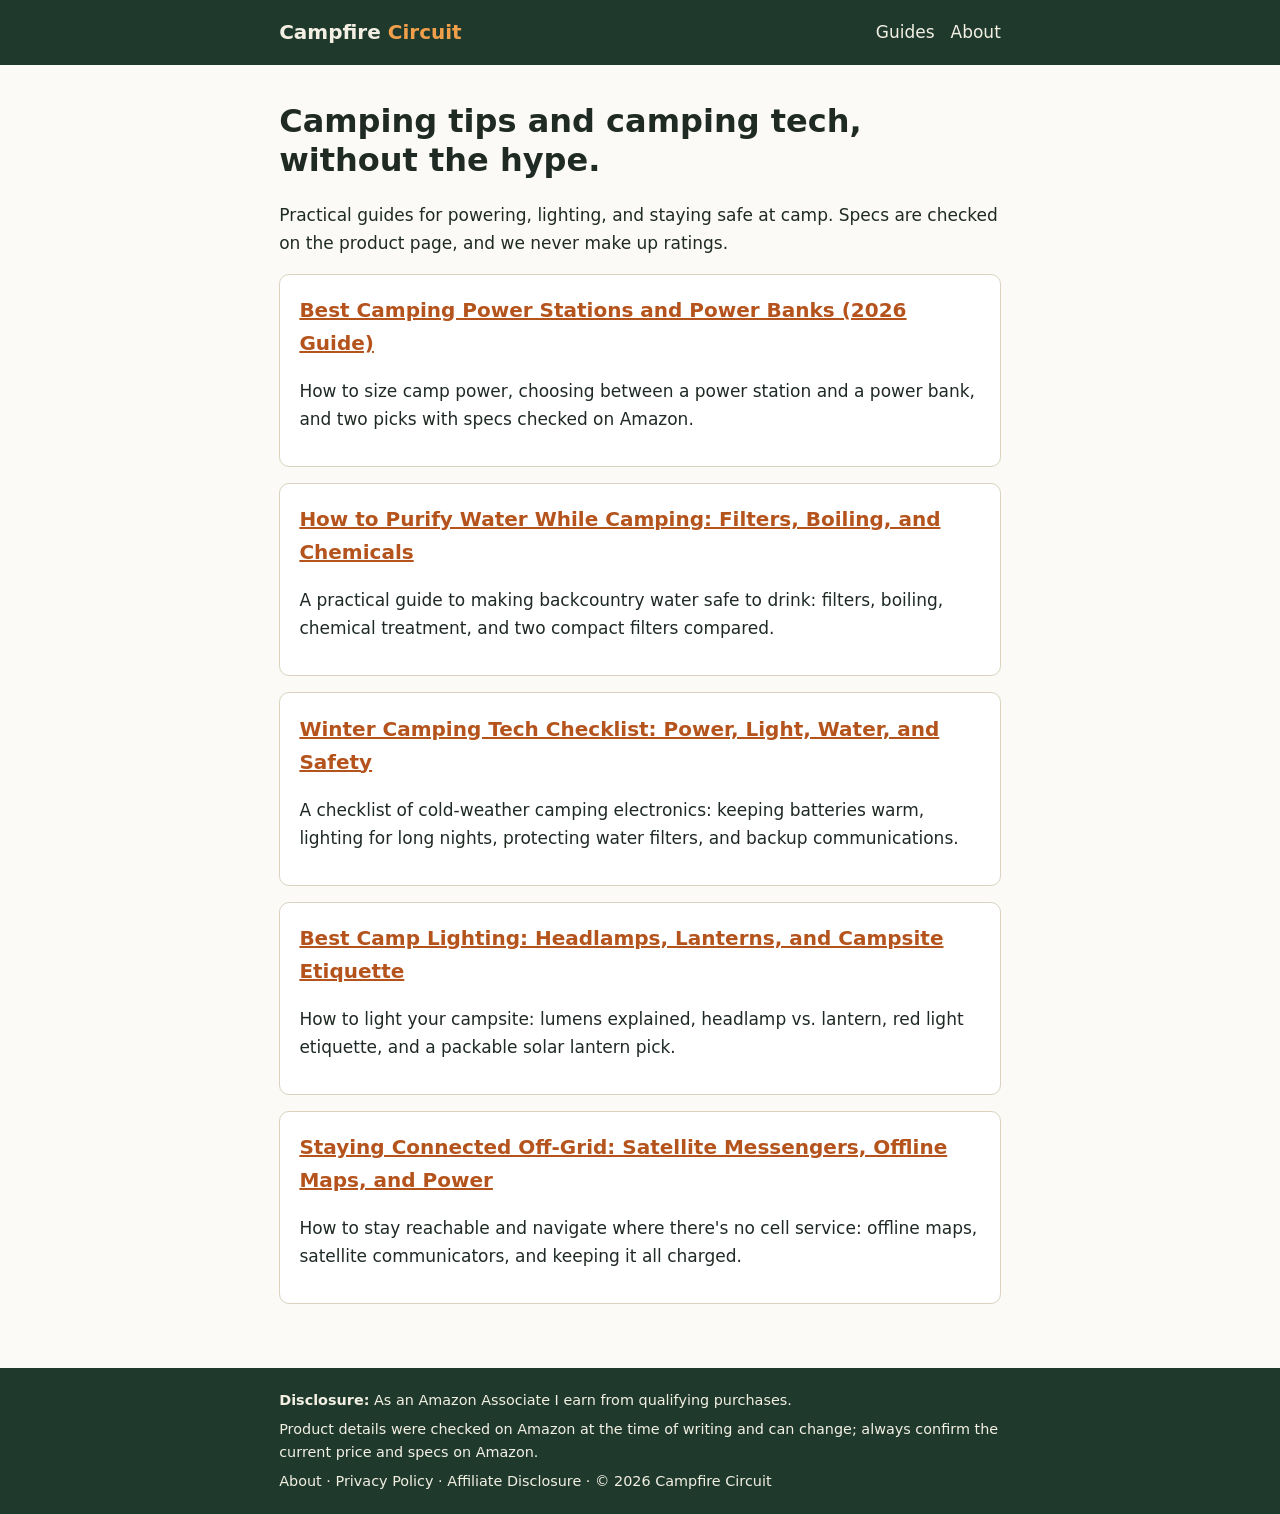
==== index.html @ b812560a "Publish Campfire Circuit" ====
<!doctype html><html lang="en"><head><meta charset="utf-8"><meta name="viewport" content="width=device-width,initial-scale=1">
<title>Campfire Circuit: Camping Tips and Camping Tech Guides</title><meta name="description" content="Practical camping tips and honest guides to camping tech: power, water filters, lighting, and off-grid communication."><link rel="canonical" href="https://bmoreno818.github.io/campfire-circuit/">
<meta property="og:title" content="Campfire Circuit: Camping Tips and Camping Tech Guides"><meta property="og:description" content="Practical camping tips and honest guides to camping tech: power, water filters, lighting, and off-grid communication."><meta property="og:url" content="https://bmoreno818.github.io/campfire-circuit/"><meta property="og:type" content="website">
<link rel="stylesheet" href="style.css"></head><body>
<header><div class="w"><a class="logo" href="index.html">Campfire <span>Circuit</span></a><nav><a href="index.html">Guides</a><a href="about.html">About</a></nav></div></header>
<main class="w"><h1>Camping tips and camping tech, without the hype.</h1><p>Practical guides for powering, lighting, and staying safe at camp. Specs are checked on the product page, and we never make up ratings.</p><div class='cards'><div class="card"><h2><a href="power-stations-for-camping.html">Best Camping Power Stations and Power Banks (2026 Guide)</a></h2><p>How to size camp power, choosing between a power station and a power bank, and two picks with specs checked on Amazon.</p></div><div class="card"><h2><a href="how-to-purify-water-camping.html">How to Purify Water While Camping: Filters, Boiling, and Chemicals</a></h2><p>A practical guide to making backcountry water safe to drink: filters, boiling, chemical treatment, and two compact filters compared.</p></div><div class="card"><h2><a href="winter-camping-tech-checklist.html">Winter Camping Tech Checklist: Power, Light, Water, and Safety</a></h2><p>A checklist of cold-weather camping electronics: keeping batteries warm, lighting for long nights, protecting water filters, and backup communications.</p></div><div class="card"><h2><a href="best-camp-lighting.html">Best Camp Lighting: Headlamps, Lanterns, and Campsite Etiquette</a></h2><p>How to light your campsite: lumens explained, headlamp vs. lantern, red light etiquette, and a packable solar lantern pick.</p></div><div class="card"><h2><a href="staying-connected-off-grid.html">Staying Connected Off-Grid: Satellite Messengers, Offline Maps, and Power</a></h2><p>How to stay reachable and navigate where there's no cell service: offline maps, satellite communicators, and keeping it all charged.</p></div></div></main>
<footer><div class="w" style="display:block"><p><strong>Disclosure:</strong> As an Amazon Associate I earn from qualifying purchases.</p>
<p>Product details were checked on Amazon at the time of writing and can change; always confirm the current price and specs on Amazon.</p>
<p><a href="about.html">About</a> · <a href="privacy.html">Privacy Policy</a> · <a href="disclosure.html">Affiliate Disclosure</a> · © 2026 Campfire Circuit</p></div></footer></body></html>
---- style.css ----
*{box-sizing:border-box}body{margin:0;font:17px/1.65 system-ui,-apple-system,Segoe UI,Roboto,sans-serif;color:#1f2a24;background:#fbfaf6}
header,footer{background:#1f3a2c;color:#f3efe3}header .w,footer .w{display:flex;flex-wrap:wrap;gap:1rem;align-items:center;justify-content:space-between}
.w{max-width:760px;margin:auto;padding:1rem 1.2rem}a{color:#b5531c}header a,footer a{color:#f3efe3;text-decoration:none}nav a{margin-left:1rem}
.logo{font-weight:800;font-size:1.25rem}.logo span{color:#f0a04b}h1{line-height:1.2;font-size:2rem}h2{margin-top:2rem}
.product{border:1px solid #d9d3c0;border-radius:10px;padding:1rem 1.2rem;background:#fff;margin:1.2rem 0}.product h3{margin:.2rem 0}
.btn{display:inline-block;background:#b5531c;color:#fff;padding:.55rem 1rem;border-radius:6px;text-decoration:none;font-weight:600}
.disc{font-size:.85rem;color:#5a6660;margin:.3rem 0 0}.note{background:#fff4e2;border-left:4px solid #f0a04b;padding:.6rem 1rem;font-size:.92rem}
.cards{display:grid;gap:1rem}.card{background:#fff;border:1px solid #d9d3c0;border-radius:10px;padding:1rem 1.2rem}.card h2{margin:.2rem 0;font-size:1.25rem}
footer{font-size:.9rem;margin-top:3rem}footer p{margin:.3rem 0}
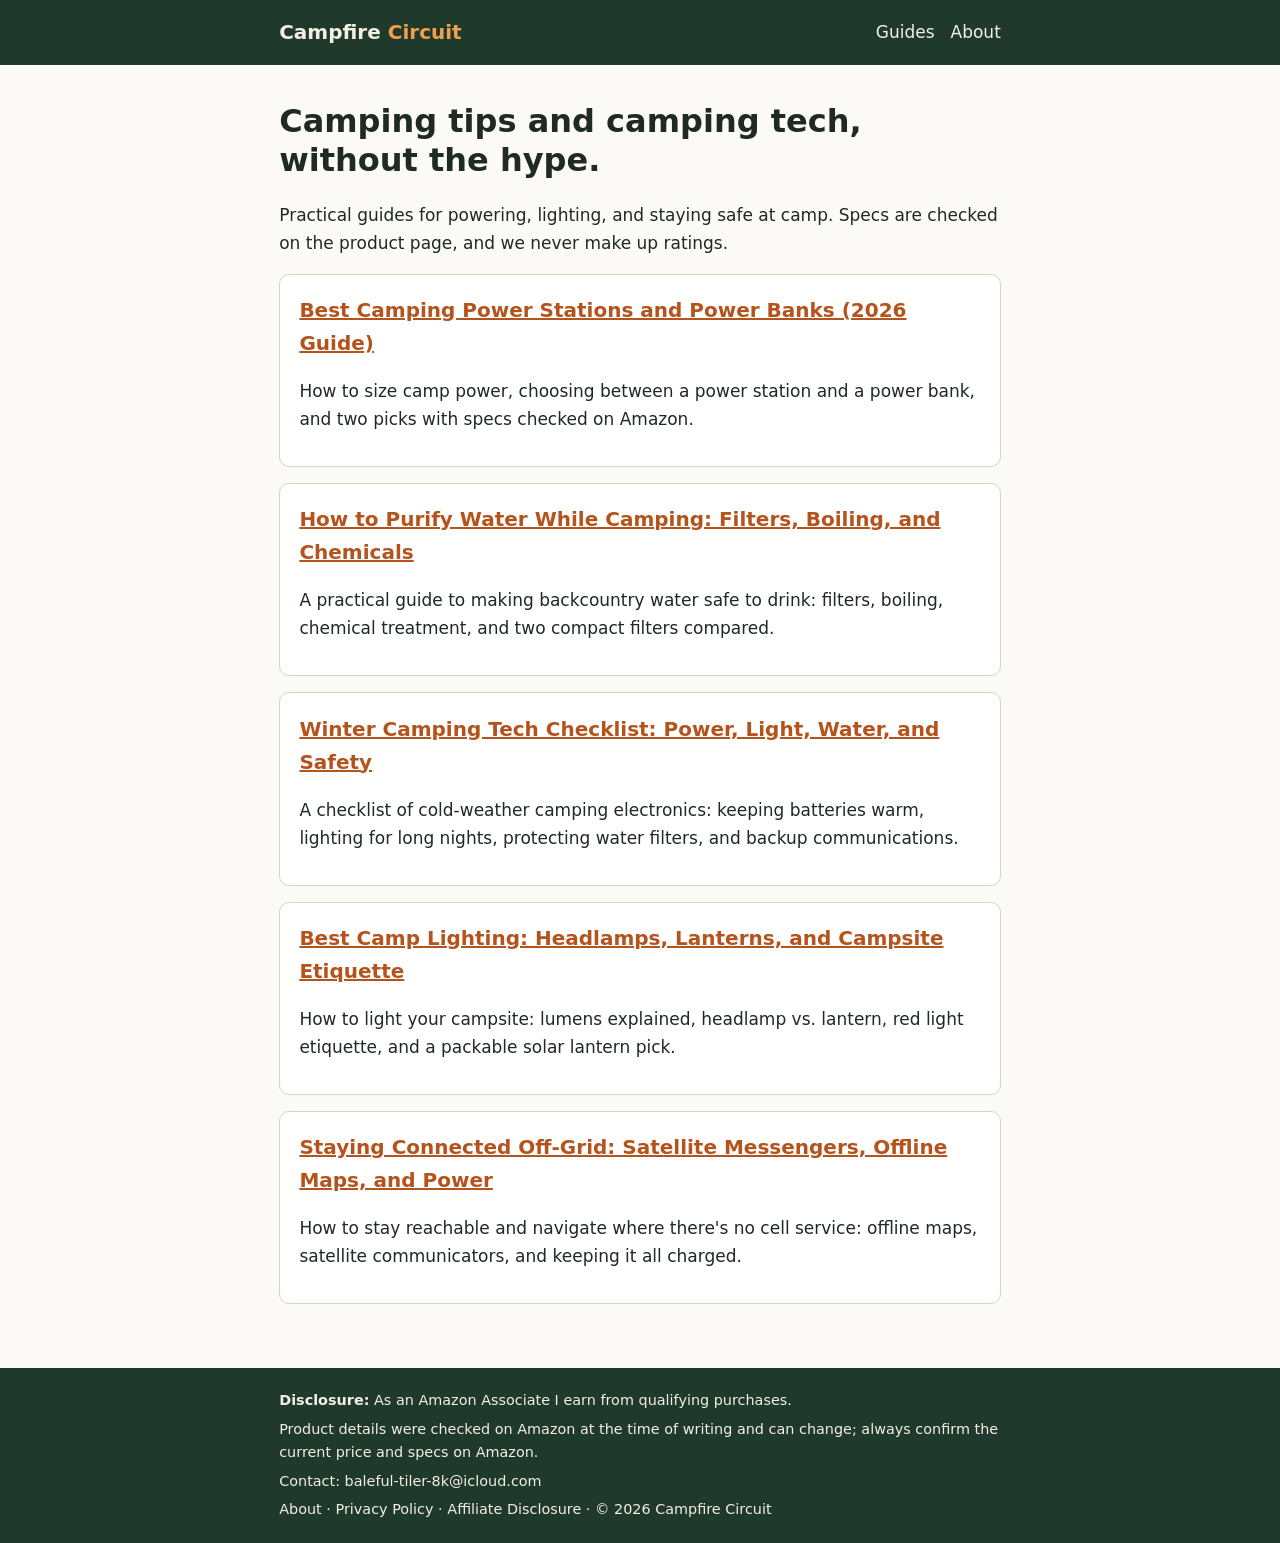
==== commit f19ffd5e: "Add contact email to privacy, about, and footer" ====
--- a/index.html
+++ b/index.html
@@ -6,4 +6,5 @@
 <main class="w"><h1>Camping tips and camping tech, without the hype.</h1><p>Practical guides for powering, lighting, and staying safe at camp. Specs are checked on the product page, and we never make up ratings.</p><div class='cards'><div class="card"><h2><a href="power-stations-for-camping.html">Best Camping Power Stations and Power Banks (2026 Guide)</a></h2><p>How to size camp power, choosing between a power station and a power bank, and two picks with specs checked on Amazon.</p></div><div class="card"><h2><a href="how-to-purify-water-camping.html">How to Purify Water While Camping: Filters, Boiling, and Chemicals</a></h2><p>A practical guide to making backcountry water safe to drink: filters, boiling, chemical treatment, and two compact filters compared.</p></div><div class="card"><h2><a href="winter-camping-tech-checklist.html">Winter Camping Tech Checklist: Power, Light, Water, and Safety</a></h2><p>A checklist of cold-weather camping electronics: keeping batteries warm, lighting for long nights, protecting water filters, and backup communications.</p></div><div class="card"><h2><a href="best-camp-lighting.html">Best Camp Lighting: Headlamps, Lanterns, and Campsite Etiquette</a></h2><p>How to light your campsite: lumens explained, headlamp vs. lantern, red light etiquette, and a packable solar lantern pick.</p></div><div class="card"><h2><a href="staying-connected-off-grid.html">Staying Connected Off-Grid: Satellite Messengers, Offline Maps, and Power</a></h2><p>How to stay reachable and navigate where there's no cell service: offline maps, satellite communicators, and keeping it all charged.</p></div></div></main>
 <footer><div class="w" style="display:block"><p><strong>Disclosure:</strong> As an Amazon Associate I earn from qualifying purchases.</p>
 <p>Product details were checked on Amazon at the time of writing and can change; always confirm the current price and specs on Amazon.</p>
+<p>Contact: <a href="mailto:baleful-tiler-8k@icloud.com">baleful-tiler-8k@icloud.com</a></p>
 <p><a href="about.html">About</a> · <a href="privacy.html">Privacy Policy</a> · <a href="disclosure.html">Affiliate Disclosure</a> · © 2026 Campfire Circuit</p></div></footer></body></html>
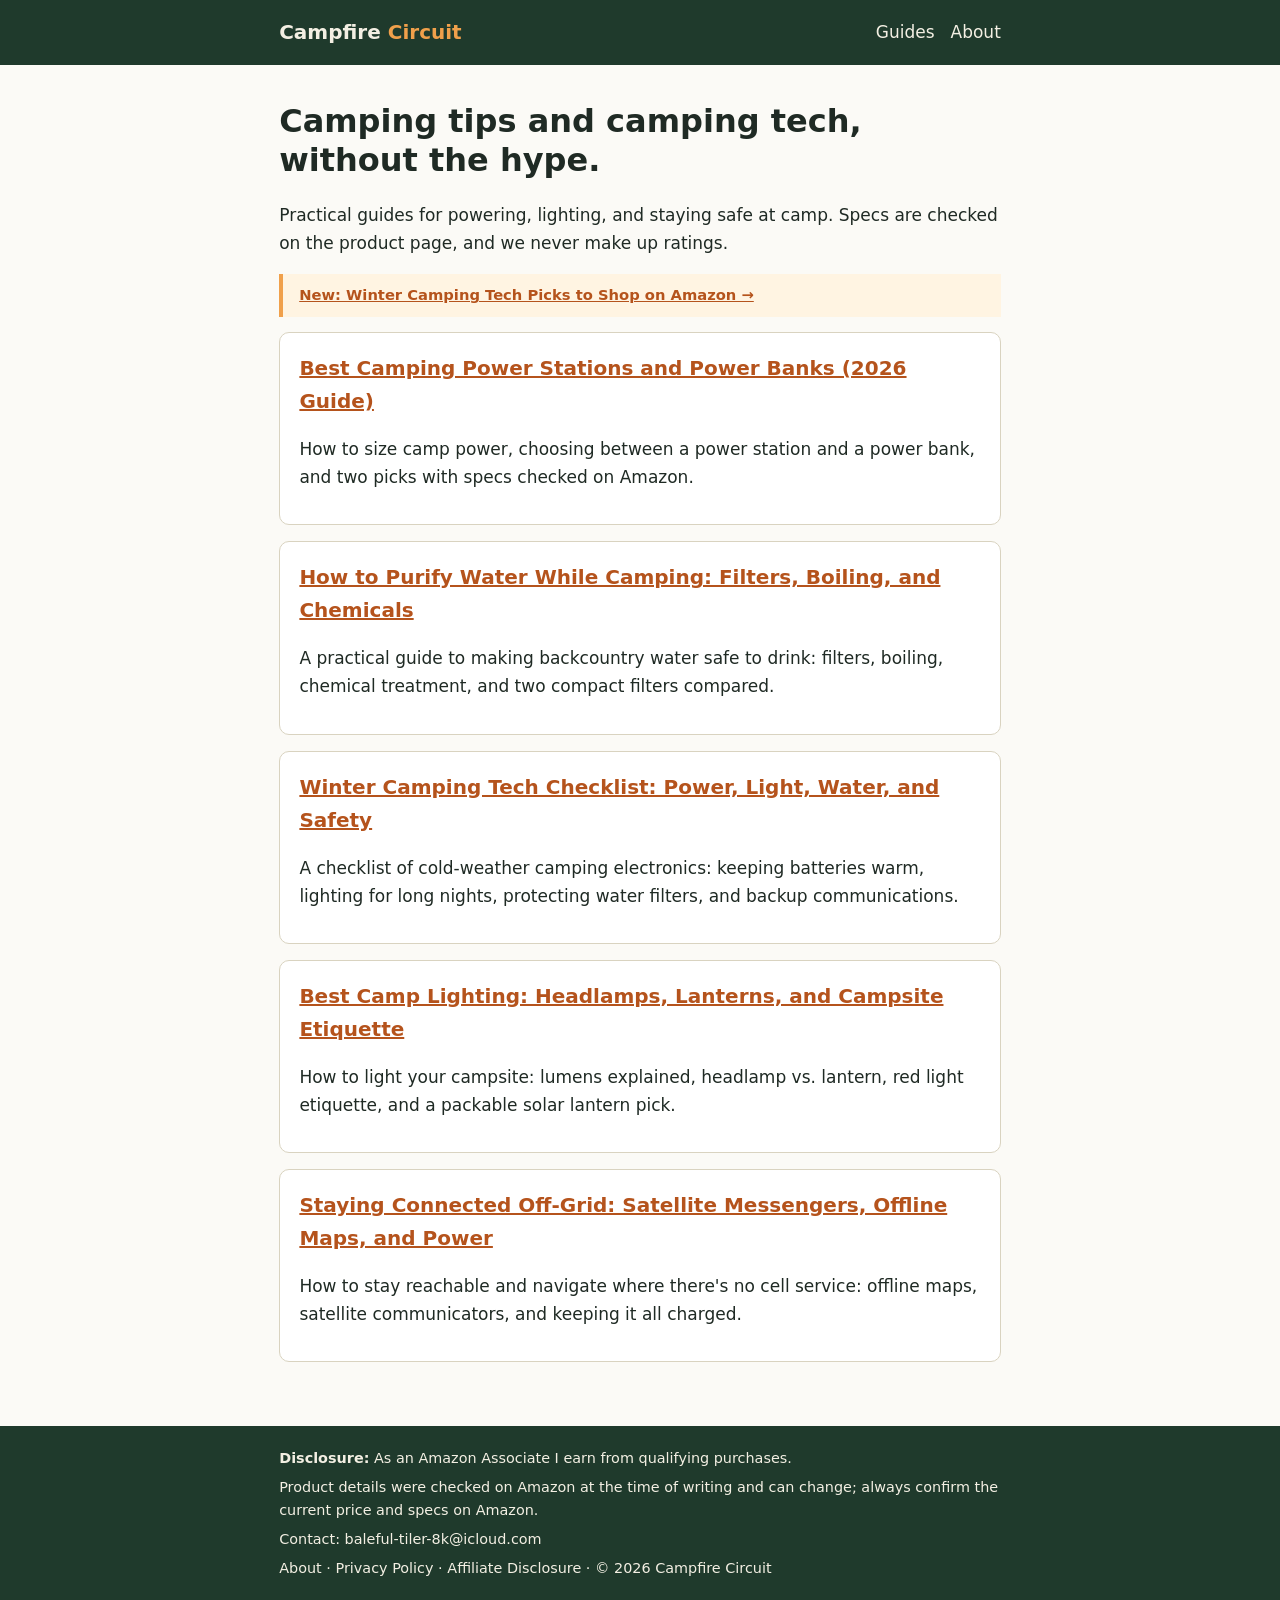
==== commit 608b6a8c: "Add Winter Camping Tech Picks landing page" ====
--- a/index.html
+++ b/index.html
@@ -3,7 +3,7 @@
 <meta property="og:title" content="Campfire Circuit: Camping Tips and Camping Tech Guides"><meta property="og:description" content="Practical camping tips and honest guides to camping tech: power, water filters, lighting, and off-grid communication."><meta property="og:url" content="https://bmoreno818.github.io/campfire-circuit/"><meta property="og:type" content="website">
 <link rel="stylesheet" href="style.css"></head><body>
 <header><div class="w"><a class="logo" href="index.html">Campfire <span>Circuit</span></a><nav><a href="index.html">Guides</a><a href="about.html">About</a></nav></div></header>
-<main class="w"><h1>Camping tips and camping tech, without the hype.</h1><p>Practical guides for powering, lighting, and staying safe at camp. Specs are checked on the product page, and we never make up ratings.</p><div class='cards'><div class="card"><h2><a href="power-stations-for-camping.html">Best Camping Power Stations and Power Banks (2026 Guide)</a></h2><p>How to size camp power, choosing between a power station and a power bank, and two picks with specs checked on Amazon.</p></div><div class="card"><h2><a href="how-to-purify-water-camping.html">How to Purify Water While Camping: Filters, Boiling, and Chemicals</a></h2><p>A practical guide to making backcountry water safe to drink: filters, boiling, chemical treatment, and two compact filters compared.</p></div><div class="card"><h2><a href="winter-camping-tech-checklist.html">Winter Camping Tech Checklist: Power, Light, Water, and Safety</a></h2><p>A checklist of cold-weather camping electronics: keeping batteries warm, lighting for long nights, protecting water filters, and backup communications.</p></div><div class="card"><h2><a href="best-camp-lighting.html">Best Camp Lighting: Headlamps, Lanterns, and Campsite Etiquette</a></h2><p>How to light your campsite: lumens explained, headlamp vs. lantern, red light etiquette, and a packable solar lantern pick.</p></div><div class="card"><h2><a href="staying-connected-off-grid.html">Staying Connected Off-Grid: Satellite Messengers, Offline Maps, and Power</a></h2><p>How to stay reachable and navigate where there's no cell service: offline maps, satellite communicators, and keeping it all charged.</p></div></div></main>
+<main class="w"><h1>Camping tips and camping tech, without the hype.</h1><p>Practical guides for powering, lighting, and staying safe at camp. Specs are checked on the product page, and we never make up ratings.</p><p class='note'><a href='winter-camping-tech-picks.html'><strong>New: Winter Camping Tech Picks to Shop on Amazon →</strong></a></p><div class='cards'><div class="card"><h2><a href="power-stations-for-camping.html">Best Camping Power Stations and Power Banks (2026 Guide)</a></h2><p>How to size camp power, choosing between a power station and a power bank, and two picks with specs checked on Amazon.</p></div><div class="card"><h2><a href="how-to-purify-water-camping.html">How to Purify Water While Camping: Filters, Boiling, and Chemicals</a></h2><p>A practical guide to making backcountry water safe to drink: filters, boiling, chemical treatment, and two compact filters compared.</p></div><div class="card"><h2><a href="winter-camping-tech-checklist.html">Winter Camping Tech Checklist: Power, Light, Water, and Safety</a></h2><p>A checklist of cold-weather camping electronics: keeping batteries warm, lighting for long nights, protecting water filters, and backup communications.</p></div><div class="card"><h2><a href="best-camp-lighting.html">Best Camp Lighting: Headlamps, Lanterns, and Campsite Etiquette</a></h2><p>How to light your campsite: lumens explained, headlamp vs. lantern, red light etiquette, and a packable solar lantern pick.</p></div><div class="card"><h2><a href="staying-connected-off-grid.html">Staying Connected Off-Grid: Satellite Messengers, Offline Maps, and Power</a></h2><p>How to stay reachable and navigate where there's no cell service: offline maps, satellite communicators, and keeping it all charged.</p></div></div></main>
 <footer><div class="w" style="display:block"><p><strong>Disclosure:</strong> As an Amazon Associate I earn from qualifying purchases.</p>
 <p>Product details were checked on Amazon at the time of writing and can change; always confirm the current price and specs on Amazon.</p>
 <p>Contact: <a href="mailto:baleful-tiler-8k@icloud.com">baleful-tiler-8k@icloud.com</a></p>
